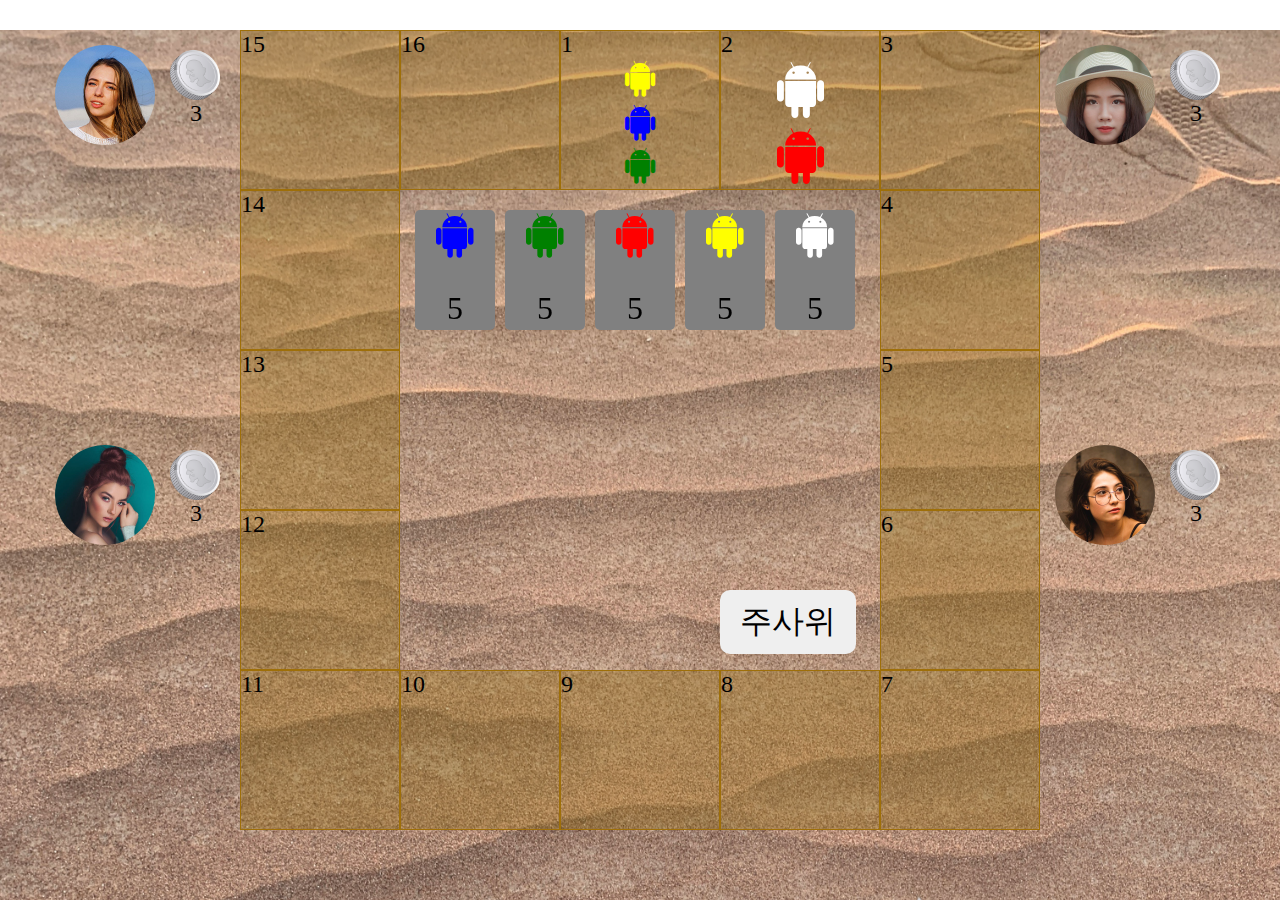
==== index.html @ 1cfdfbd6 "upload" ====
<!DOCTYPE html>
<html lang="kr">
<head>
  <meta charset="UTF-8">
  <meta name="viewport" content="width=device-width, initial-scale=1.0">
  <title>Document</title>
  <link rel="stylesheet" href="style.css">
  <link rel="stylesheet" href="https://maxcdn.bootstrapcdn.com/font-awesome/4.7.0/css/font-awesome.min.css">
  <script type="module" src="main.js"></script>
</head>
<body>
  <div class="container">
    <header></header>
    <main>
      <div class="players">
        <div class="player">
          <div class="info">
            <div class="face"><img src="./IMG/player-01.jpg" alt="player-01"></div>
            <div class="coin">
              <img src="./IMG/coin.png" alt="coin">
              <p>3</p>
            </div>
          </div>
          <div class="items"></div>
        </div>
        <div class="player">
          <div class="info">
            <div class="face"><img src="./IMG/player-02.jpg" alt="player-02"></div>
            <div class="coin">
              <img src="./IMG/coin.png" alt="coin">
              <p>3</p>
            </div>
          </div>
          <div class="items"></div>
        </div>
      </div>
      <div class="map">
        <div class="box 15">15
        </div>
        <div class="box 16">16</div>
        <div class="box 1 three">1
          <i class="fa fa-android yellow"></i>
          <i class="fa fa-android blue"></i>
          <i class="fa fa-android green"></i>
        </div>
        <div class="box 2 two">2
          <i class="fa fa-android white"></i>
          <i class="fa fa-android red"></i>
        </div>
        <div class="box 3">3</div>
        <div class="box 14">14</div>
        <div class="box hidden"></div>
        <div class="box hidden"></div>
        <div class="box hidden"></div>
        <div class="box 4">4</div>
        <div class="box 13">13</div>
        <div class="box hidden"></div>
        <div class="box hidden"></div>
        <div class="box hidden"></div>
        <div class="box 5">5</div>
        <div class="box 12">12</div>
        <div class="box hidden"></div>
        <div class="box hidden"></div>
        <div class="box hidden"></div>
        <div class="box 6">6</div>
        <div class="box 11">11</div>
        <div class="box 10">10</div>
        <div class="box 9">9</div>
        <div class="box 8">8</div>
        <div class="box 7">7</div>
        <div class="cards">
          <div class="card" draggable="true"><i class="fa fa-android blue"></i><p>5</p></div>
          <div class="card" draggable="true"><i class="fa fa-android green"></i><p>5</p></div>
          <div class="card" draggable="true"><i class="fa fa-android red"></i><p>5</p></div>
          <div class="card" draggable="true"><i class="fa fa-android yellow"></i><p>5</p></div>
          <div class="card" draggable="true"><i class="fa fa-android white"></i><p>5</p></div>
        </div>
        <button>주사위</button>
        <canvas class="on" id="canvas" width="500" height="450"></canvas>  
      </div>
      <div class="players">
        <div class="player">
          <div class="info">
            <div class="face"><img src="./IMG/player-03.jpg" alt="player-03"></div>
            <div class="coin">
              <img src="./IMG/coin.png" alt="coin">
              <p>3</p>
            </div>
          </div>
          <div class="items"></div>
        </div>
        <div class="player">
          <div class="info">
            <div class="face"><img src="./IMG/player-04.jpg" alt="player-04"></div>
            <div class="coin">
              <img src="./IMG/coin.png" alt="coin">
              <p>3</p>
            </div>
          </div>
          <div class="items"></div>
        </div>
      </div>
    </main>
    </div>
  </body>
  </html>
---- style.css ----
/* Fontawesome 4.7 */
@import url('https://stackpath.bootstrapcdn.com/font-awesome/4.7.0/css/font-awesome.min.css');
@import url('https://fonts.googleapis.com/css2?family=Noto+Sans+KR:300,400,500,700,700&display=swap');

body{
  margin: 0;
  height: 100vh;
  width: 100vw;
  background-image: url(./IMG/background.jpg);
  background-size: cover;
}
.container{

}
header{
  background-color: #fff;
  height: 30px;
  font-size: 2em;
  text-align: center;
  line-height: 30px;
}
main{
  /* border: 1px solid blue; */
  display: flex;
  margin: auto;
  align-items: center;
  justify-content: center;
}
.map{
  display: flex;
  flex-wrap: wrap;
  width:800px;
  position: relative;
}
.box{
  border: 1px solid rgb(158, 111, 9);
  width: 20%;
  height: 160px;
  background-color: rgba(150, 110, 25, 0.4);
  font-size: 1.5em;
  font-weight: 1.5em;
  display: flex;
  flex-direction: column;
  box-sizing: border-box;
}
.box.one i{
  flex: 1;
  margin: 0 auto;
  font-size: 3em;
}
.box.two i{
  flex: 1;
  margin: 0 auto;
  font-size: 2.5em;
}
.box.three i{
  flex: 1;
  margin: 0 auto;
  font-size: 1.6em;
}
.box.four i{
  margin: 0 auto;
  font-size: 1.2em;
}
.box.five i{
  margin: 0 auto;
  font-size: 1em;
}
.box.hidden{
  opacity: 0;
}
.cards{
  display: flex;
  /* flex-direction: column; */
  position: absolute;
  top: 180px;
  left: 170px;
}
.card{
  /* border: 1px solid black; */
  border-radius: 5px;
  width: 80px;
  height: 120px;
  margin: 0 5px;
  display: flex;
  flex-direction: column;
  background-color: gray;
  /* justify-content: space-evenly; */
  z-index: 1;
}
.card i{
  flex: 1;
  font-size: 3em;
  text-align: center;
}
.yellow{
  color: yellow;
}
.green{
  color: green;
}
.blue{
  color: blue;
}
.red{
  color: red;
}
.white{
  color: white;
}
.card p{
  flex: 1;
  font-size: 2em;
  text-align: center;
  /* justify-content: center; */
  /* align-items: center; */
}
.card:hover{
  background-color: lightgray;
}
button{
  position: absolute;
  border: none;
  border-radius: 10px;
  padding: 10px 20px;
  font-size: 2em;
  top: 560px;
  left: 480px;
  z-index: 1;
}
button:hover{
  background-color: pink;
}
#canvas{
  position: absolute;
  left: 150px;
  top: 170px;
  /* border: 1px solid red; */
  /* background-color: rgba(200, 100, 10, 0.8); */
  opacity: 1;
}
#canvas.on{
  opacity: 0;
}

.players{
  /* border: 1px solid red; */
  top: 30px;
  height: 800px;
  width: 200px;
  display: flex;
  flex-direction: column;
}

.player{
  flex: 1;
  width: 100%;
  /* border: 1px solid yellow; */
  box-sizing: border-box;
  display: flex;
  flex-direction: column;
}
.player .info{
  /* border: 1px solid green; */
  display: flex;
  flex: 1;
}
.face img{
  width: 100px;
  border-radius: 50%;
  margin: 15px;
}
.coin{
  display: flex;
  flex-direction: column;
}
.coin img{
  width: 50px;
  margin-top: 20px;
}
.coin p{
  font-size: 1.5em;
  margin: 0;
  margin-left: 20px;
}
.items{
  /* border: 1px solid blue; */
  flex: 2;
}
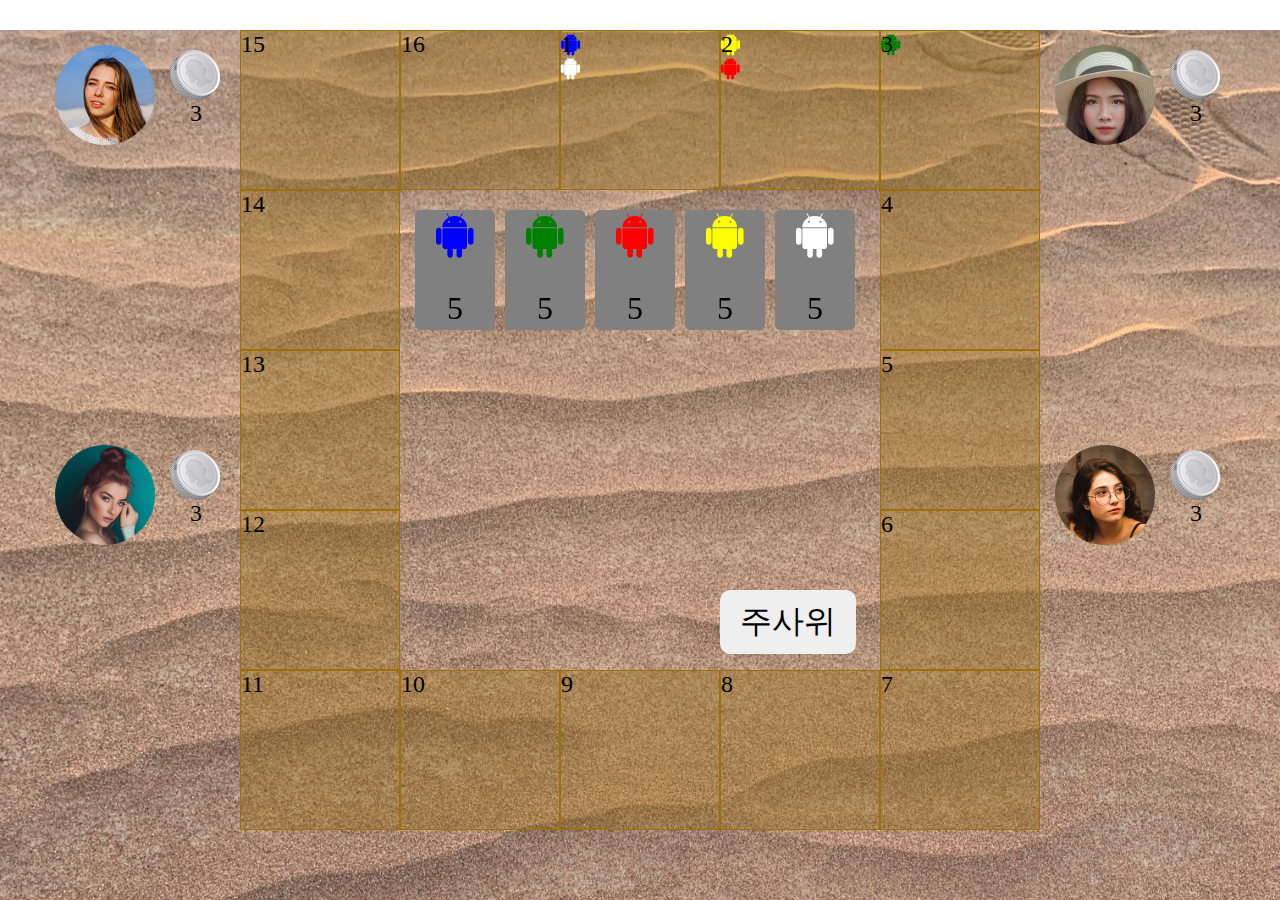
==== commit 1ee1c3b8: "[3-3] 한마리 움직이기" ====
--- a/index.html
+++ b/index.html
@@ -35,45 +35,44 @@
         </div>
       </div>
       <div class="map">
-        <div class="box 15">15
+        <div class="box" data-id="15"><span>15</span></div>
+        <div class="box" data-id="16"><span>16</span></div>
+        <div class="box" data-id="1"><span>1</span>
+          <i class="fa fa-android" data-color="blue"></i>
+          <i class="fa fa-android" data-color="white"></i>
         </div>
-        <div class="box 16">16</div>
-        <div class="box 1 three">1
-          <i class="fa fa-android yellow"></i>
-          <i class="fa fa-android blue"></i>
-          <i class="fa fa-android green"></i>
+        <div class="box" data-id="2"><span>2</span>
+          <i class="fa fa-android" data-color="yellow"></i>
+          <i class="fa fa-android" data-color="red"></i>
         </div>
-        <div class="box 2 two">2
-          <i class="fa fa-android white"></i>
-          <i class="fa fa-android red"></i>
-        </div>
-        <div class="box 3">3</div>
-        <div class="box 14">14</div>
+        <div class="box" data-id="3"><span>3</span>
+          <i class="fa fa-android" data-color="green"></i></div>
+        <div class="box" data-id="14"><span>14</span></div>
         <div class="box hidden"></div>
         <div class="box hidden"></div>
         <div class="box hidden"></div>
-        <div class="box 4">4</div>
-        <div class="box 13">13</div>
+        <div class="box" data-id="4"><span>4</span></div>
+        <div class="box" data-id="13"><span>13</span></div>
         <div class="box hidden"></div>
         <div class="box hidden"></div>
         <div class="box hidden"></div>
-        <div class="box 5">5</div>
-        <div class="box 12">12</div>
+        <div class="box" data-id="5"><span>5</span></div>
+        <div class="box" data-id="12"><span>12</span></div>
         <div class="box hidden"></div>
         <div class="box hidden"></div>
         <div class="box hidden"></div>
-        <div class="box 6">6</div>
-        <div class="box 11">11</div>
-        <div class="box 10">10</div>
-        <div class="box 9">9</div>
-        <div class="box 8">8</div>
-        <div class="box 7">7</div>
+        <div class="box" data-id="6"><span>6</span></div>
+        <div class="box" data-id="11"><span>11</span></div>
+        <div class="box" data-id="10"><span>10</span></div>
+        <div class="box" data-id="9"><span>9</span></div>
+        <div class="box" data-id="8"><span>8</span></div>
+        <div class="box" data-id="7"><span>7</span></div>
         <div class="cards">
-          <div class="card" draggable="true"><i class="fa fa-android blue"></i><p>5</p></div>
-          <div class="card" draggable="true"><i class="fa fa-android green"></i><p>5</p></div>
-          <div class="card" draggable="true"><i class="fa fa-android red"></i><p>5</p></div>
-          <div class="card" draggable="true"><i class="fa fa-android yellow"></i><p>5</p></div>
-          <div class="card" draggable="true"><i class="fa fa-android white"></i><p>5</p></div>
+          <div class="card" draggable="true"><i class="fa fa-android" data-color="blue"></i><p>5</p></div>
+          <div class="card" draggable="true"><i class="fa fa-android" data-color="green"></i><p>5</p></div>
+          <div class="card" draggable="true"><i class="fa fa-android" data-color="red"></i><p>5</p></div>
+          <div class="card" draggable="true"><i class="fa fa-android"  data-color="yellow"></i><p>5</p></div>
+          <div class="card" draggable="true"><i class="fa fa-android" data-color="white"></i><p>5</p></div>
         </div>
         <button>주사위</button>
         <canvas class="on" id="canvas" width="500" height="450"></canvas>  
--- a/style.css
+++ b/style.css
@@ -1,6 +1,6 @@
  /* Fontawesome 4.7 */
 @import url('https://stackpath.bootstrapcdn.com/font-awesome/4.7.0/css/font-awesome.min.css');
-@import url('https://fonts.googleapis.com/css2?family=Noto+Sans+KR:300,400,500,700,700&display=swap');
+/* @import url('https://fonts.googleapis.com/css2?family=Noto+Sans+KR:300,400,500,700,700&display=swap'); */
 
 body{
   margin: 0;
@@ -37,34 +37,82 @@
   width: 20%;
   height: 160px;
   background-color: rgba(150, 110, 25, 0.4);
+  /* background-image: url(./IMG/number.jpg); */
+  /* background-size: cover; */
   font-size: 1.5em;
   font-weight: 1.5em;
   display: flex;
   flex-direction: column;
   box-sizing: border-box;
+  position: relative;
+}
+.box span{
+  position: absolute;
+  margin: auto;
+  top: 0;
+  left: 0;
+}
+/* @for $i from 1 through 16{
+  .box[data-id="${i}"]::before{
+    content : "i";
+  }
+} */
+/* .box[data-id="1"]::before{content : "1";}
+.box[data-id="2"]::before{content : "2";}
+.box[data-id="3"]::before{content : "3";}
+.box[data-id="4"]::before{content : "4";}
+.box[data-id="5"]::before{content : "5";}
+.box[data-id="6"]::before{content : "6";}
+.box[data-id="7"]::before{content : "7";}
+.box[data-id="8"]::before{content : "8";}
+.box[data-id="9"]::before{content : "9";}
+.box[data-id="10"]::before{content : "10";}
+.box[data-id="11"]::before{content : "11";}
+.box[data-id="12"]::before{content : "12";}
+.box[data-id="13"]::before{content : "13";}
+.box[data-id="14"]::before{content : "14";}
+.box[data-id="15"]::before{content : "15";}
+.box[data-id="16"]::before{content : "16";} */
+
+.box.two{
+  display: flex;
+  flex-direction: column-reverse;
+}
+.box.three{
+  display: flex;
+  flex-direction: column-reverse;
+}
+.box.four{
+  display: flex;
+  flex-direction: column-reverse;
+}
+.box.five{
+  display: flex;
+  flex-direction: column-reverse;
 }
 .box.one i{
-  flex: 1;
-  margin: 0 auto;
+  /* flex: 1; */
+  margin: auto auto 0 auto;
   font-size: 3em;
 }
 .box.two i{
   flex: 1;
-  margin: 0 auto;
-  font-size: 2.5em;
+  /* border: 1px solid; */
+  margin: 0 auto;
+  font-size: 3em;
 }
 .box.three i{
   flex: 1;
   margin: 0 auto;
+  font-size: 2em;
+}
+.box.four i{
+  margin: 0 auto;
   font-size: 1.6em;
 }
-.box.four i{
-  margin: 0 auto;
-  font-size: 1.2em;
-}
 .box.five i{
   margin: 0 auto;
-  font-size: 1em;
+  font-size: 1.3em;
 }
 .box.hidden{
   opacity: 0;
@@ -93,19 +141,19 @@
   font-size: 3em;
   text-align: center;
 }
-.yellow{
+i[data-color="yellow"]{
   color: yellow;
 }
-.green{
+i[data-color="green"]{
   color: green;
 }
-.blue{
+i[data-color="blue"]{
   color: blue;
 }
-.red{
+i[data-color="red"]{
   color: red;
 }
-.white{
+i[data-color="white"]{
   color: white;
 }
 .card p{
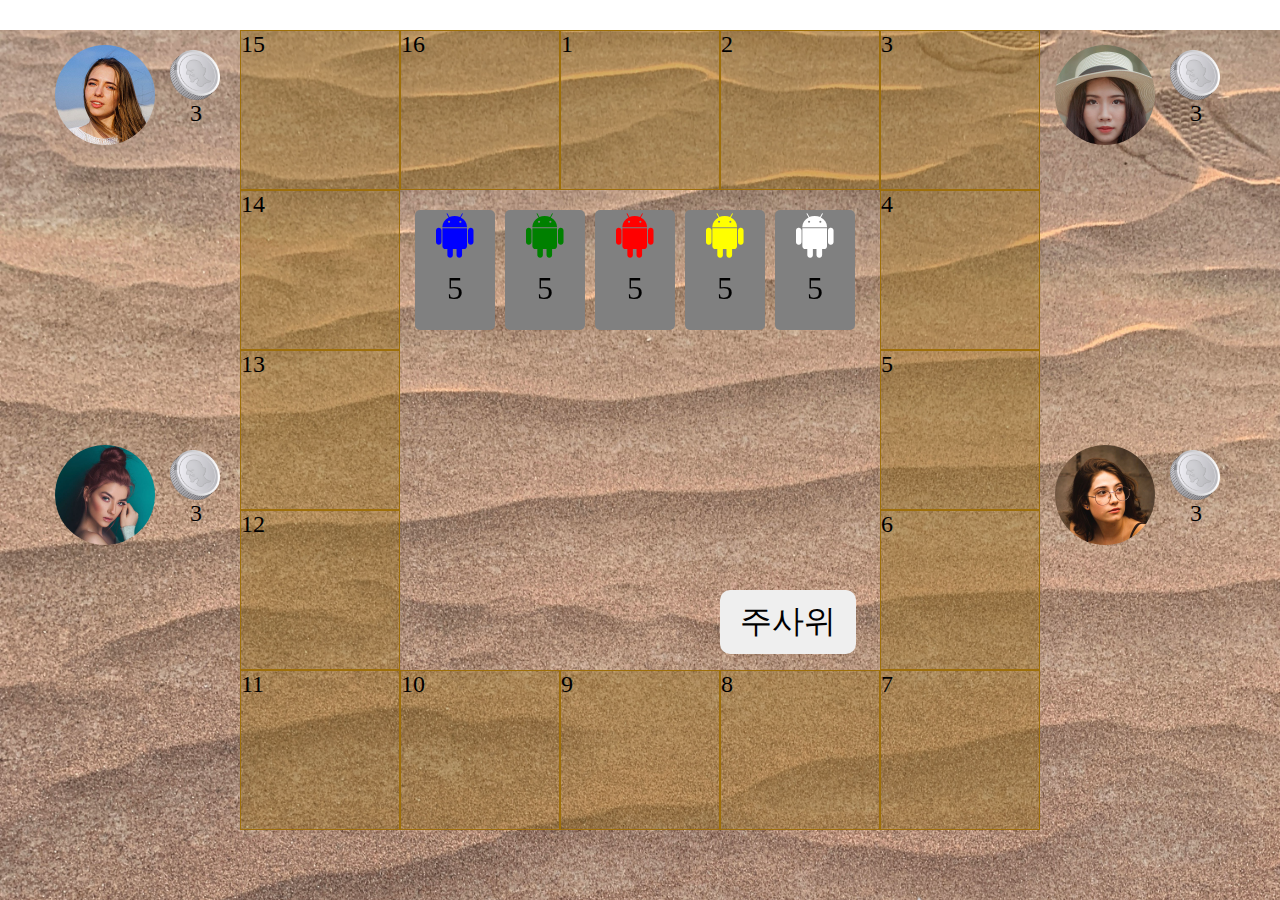
==== commit 0190f2b7: "[4] 플레이어 턴 적용" ====
--- a/index.html
+++ b/index.html
@@ -13,7 +13,7 @@
     <header></header>
     <main>
       <div class="players">
-        <div class="player">
+        <div class="player on" data-name="p1">
           <div class="info">
             <div class="face"><img src="./IMG/player-01.jpg" alt="player-01"></div>
             <div class="coin">
@@ -23,7 +23,7 @@
           </div>
           <div class="items"></div>
         </div>
-        <div class="player">
+        <div class="player" data-name="p2">
           <div class="info">
             <div class="face"><img src="./IMG/player-02.jpg" alt="player-02"></div>
             <div class="coin">
@@ -37,16 +37,9 @@
       <div class="map">
         <div class="box" data-id="15"><span>15</span></div>
         <div class="box" data-id="16"><span>16</span></div>
-        <div class="box" data-id="1"><span>1</span>
-          <i class="fa fa-android" data-color="blue"></i>
-          <i class="fa fa-android" data-color="white"></i>
-        </div>
-        <div class="box" data-id="2"><span>2</span>
-          <i class="fa fa-android" data-color="yellow"></i>
-          <i class="fa fa-android" data-color="red"></i>
-        </div>
-        <div class="box" data-id="3"><span>3</span>
-          <i class="fa fa-android" data-color="green"></i></div>
+        <div class="box" data-id="1"><span>1</span></div>
+        <div class="box" data-id="2"><span>2</span></div>
+        <div class="box" data-id="3"><span>3</span></div>
         <div class="box" data-id="14"><span>14</span></div>
         <div class="box hidden"></div>
         <div class="box hidden"></div>
@@ -72,13 +65,13 @@
           <div class="card" draggable="true"><i class="fa fa-android" data-color="green"></i><p>5</p></div>
           <div class="card" draggable="true"><i class="fa fa-android" data-color="red"></i><p>5</p></div>
           <div class="card" draggable="true"><i class="fa fa-android"  data-color="yellow"></i><p>5</p></div>
-          <div class="card" draggable="true"><i class="fa fa-android" data-color="white"></i><p>5</p></div>
+          <div class="card" draggable="true"><i class="fa fa-android" data-color="white"></i><p>5</p></div> 
         </div>
         <button>주사위</button>
         <canvas class="on" id="canvas" width="500" height="450"></canvas>  
       </div>
       <div class="players">
-        <div class="player">
+        <div class="player" data-name="p3">
           <div class="info">
             <div class="face"><img src="./IMG/player-03.jpg" alt="player-03"></div>
             <div class="coin">
@@ -88,7 +81,7 @@
           </div>
           <div class="items"></div>
         </div>
-        <div class="player">
+        <div class="player" data-name="p4">
           <div class="info">
             <div class="face"><img src="./IMG/player-04.jpg" alt="player-04"></div>
             <div class="coin">
--- a/style.css
+++ b/style.css
@@ -132,6 +132,7 @@
   margin: 0 5px;
   display: flex;
   flex-direction: column;
+  justify-content: space-between;
   background-color: gray;
   /* justify-content: space-evenly; */
   z-index: 1;
@@ -141,6 +142,12 @@
   font-size: 3em;
   text-align: center;
 }
+.card img{
+  flex: 1;
+  border: 1px solid blue;
+  font-size: 3em;
+  text-align: center;
+}
 i[data-color="yellow"]{
   color: yellow;
 }
@@ -160,6 +167,7 @@
   flex: 1;
   font-size: 2em;
   text-align: center;
+  margin: 0;
   /* justify-content: center; */
   /* align-items: center; */
 }
@@ -203,10 +211,25 @@
 .player{
   flex: 1;
   width: 100%;
-  /* border: 1px solid yellow; */
   box-sizing: border-box;
   display: flex;
   flex-direction: column;
+}
+
+.player.on{
+  border-radius: 20px;
+  animation: twinkling 1500ms infinite;
+}
+@keyframes twinkling{
+  0%{
+    border: 2px solid blue;
+  }
+  50%{
+    border: 1px solid transparent;
+  }
+  100%{
+    border: 2px solid blue;
+  }
 }
 .player .info{
   /* border: 1px solid green; */
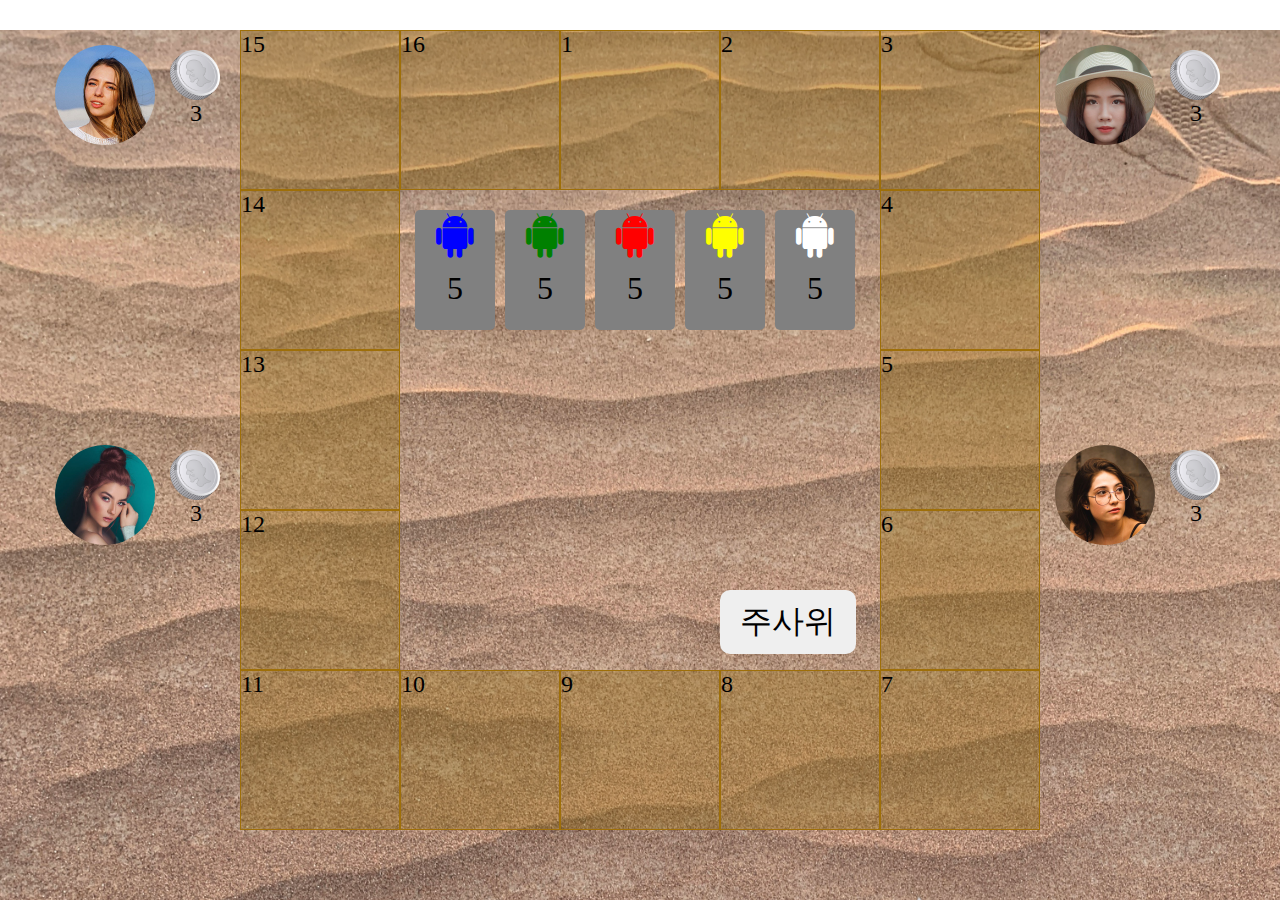
==== commit 25d6a119: "[6] 진행중" ====
--- a/index.html
+++ b/index.html
@@ -3,7 +3,7 @@
 <head>
   <meta charset="UTF-8">
   <meta name="viewport" content="width=device-width, initial-scale=1.0">
-  <title>Document</title>
+  <title>Camel-UP</title>
   <link rel="stylesheet" href="style.css">
   <link rel="stylesheet" href="https://maxcdn.bootstrapcdn.com/font-awesome/4.7.0/css/font-awesome.min.css">
   <script type="module" src="main.js"></script>
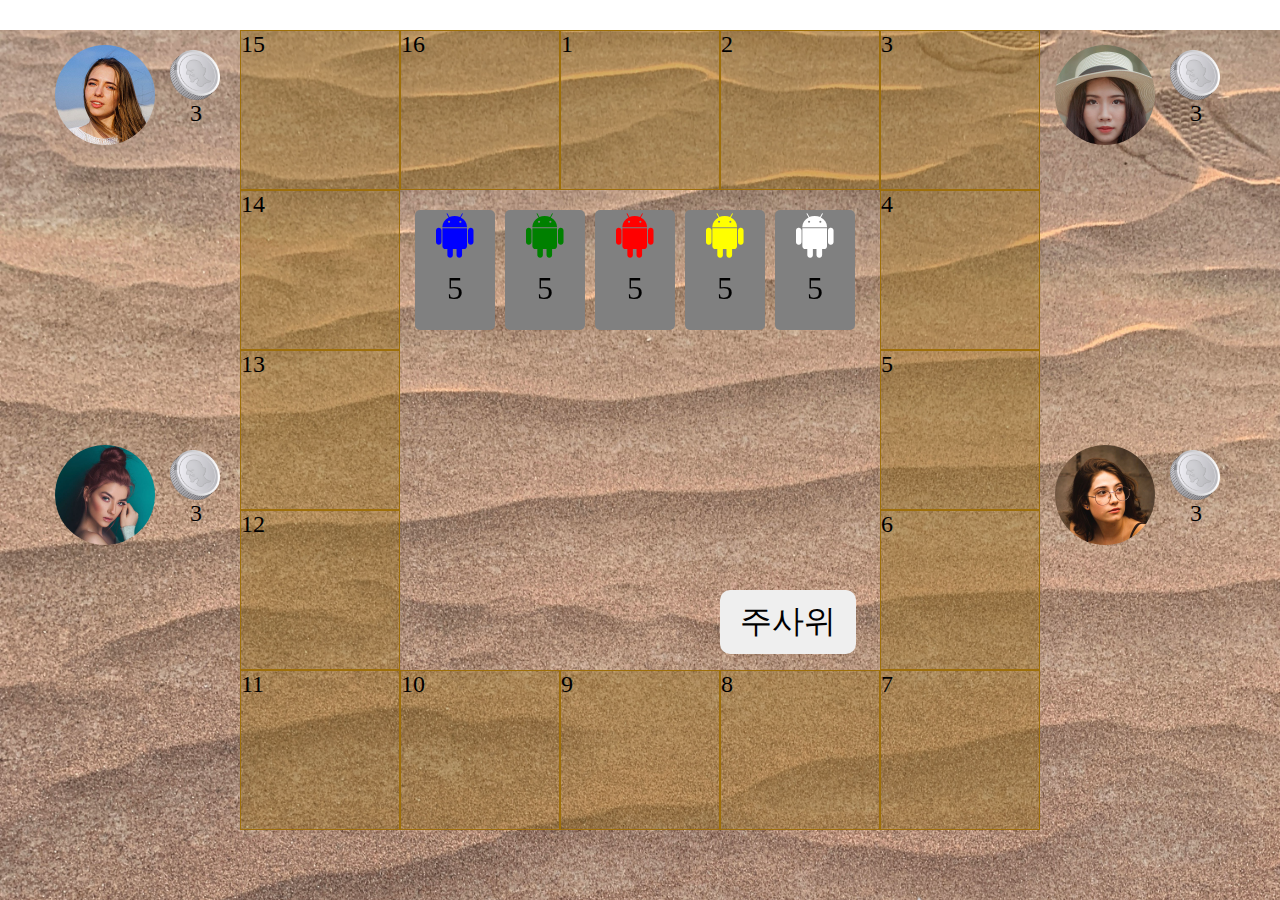
==== commit 13fc4f97: "[6] 카드 드래그 하기" ====
--- a/index.html
+++ b/index.html
@@ -61,11 +61,11 @@
         <div class="box" data-id="8"><span>8</span></div>
         <div class="box" data-id="7"><span>7</span></div>
         <div class="cards">
-          <div class="card" draggable="true"><i class="fa fa-android" data-color="blue"></i><p>5</p></div>
-          <div class="card" draggable="true"><i class="fa fa-android" data-color="green"></i><p>5</p></div>
-          <div class="card" draggable="true"><i class="fa fa-android" data-color="red"></i><p>5</p></div>
-          <div class="card" draggable="true"><i class="fa fa-android"  data-color="yellow"></i><p>5</p></div>
-          <div class="card" draggable="true"><i class="fa fa-android" data-color="white"></i><p>5</p></div> 
+          <div class="card" draggable="true" data-color="blue"><i class="fa fa-android" data-color="blue"></i><p>5</p></div>
+          <div class="card" draggable="true" data-color="green"><i class="fa fa-android"  data-color="green"></i><p>5</p></div>
+          <div class="card" draggable="true" data-color="red"><i class="fa fa-android"  data-color="red"></i><p>5</p></div>
+          <div class="card" draggable="true" data-color="yellow"><i class="fa fa-android"  data-color="yellow"></i><p>5</p></div>
+          <div class="card" draggable="true" data-color="white"><i class="fa fa-android"  data-color="white"></i><p>5</p></div> 
         </div>
         <button>주사위</button>
         <canvas class="on" id="canvas" width="500" height="450"></canvas>  
--- a/style.css
+++ b/style.css
@@ -206,6 +206,7 @@
   width: 200px;
   display: flex;
   flex-direction: column;
+  flex-wrap: wrap;
 }
 
 .player{
@@ -257,4 +258,19 @@
 .items{
   /* border: 1px solid blue; */
   flex: 2;
-}
+  display: flex;
+  flex-wrap: wrap;
+}
+.player .card{
+  /* border: 1px solid black; */
+  border-radius: 5px;
+  width: 60px;
+  height: 100px;
+  margin: 0 1px;
+  display: flex;
+  flex-direction: column;
+  justify-content: space-between;
+  background-color: gray;
+  /* justify-content: space-evenly; */
+  z-index: 1;
+}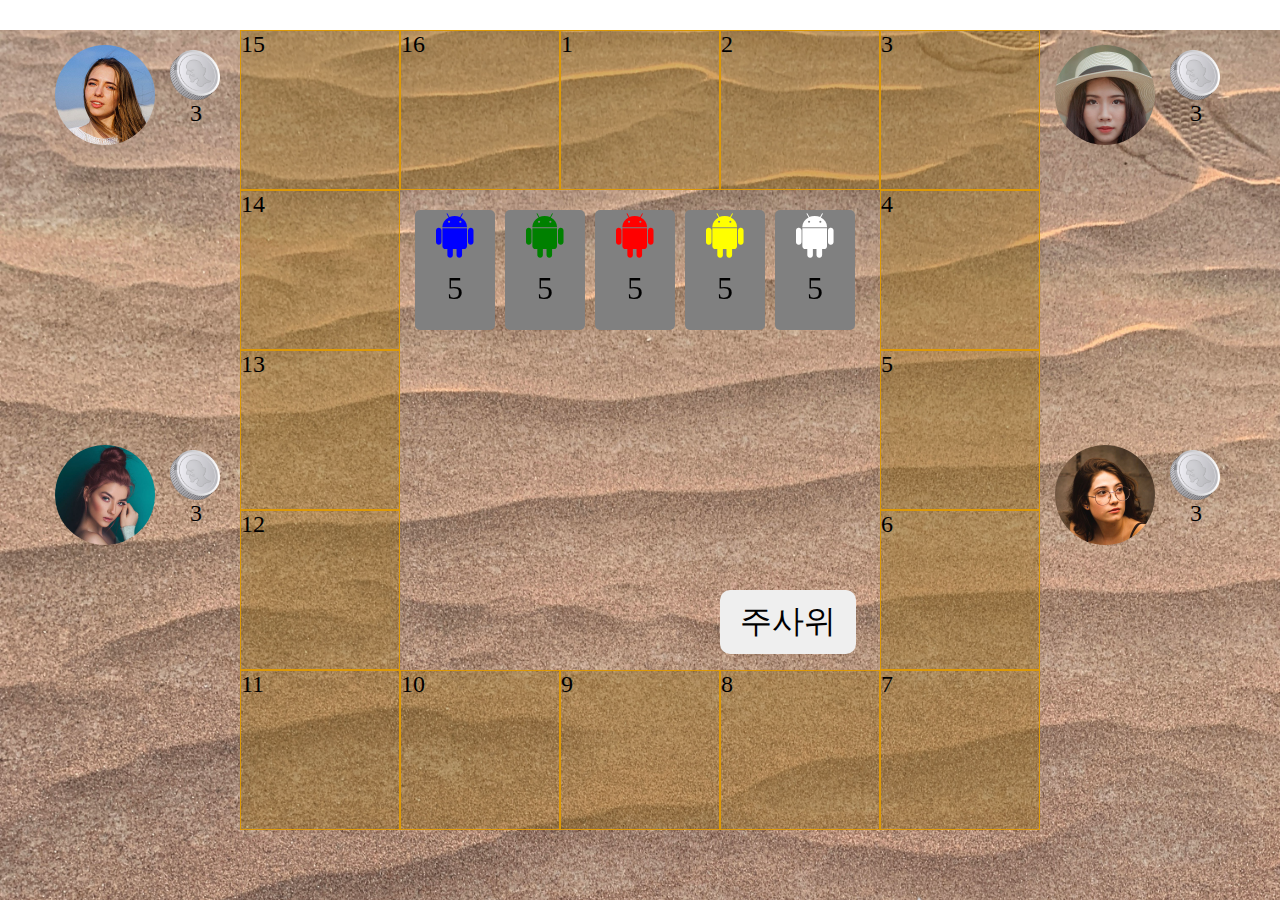
==== commit 1c8318a4: "오류 개선" ====
--- a/index.html
+++ b/index.html
@@ -13,22 +13,22 @@
     <header></header>
     <main>
       <div class="players">
-        <div class="player on" data-name="p1">
+        <div class="player on" data-name="1">
           <div class="info">
             <div class="face"><img src="./IMG/player-01.jpg" alt="player-01"></div>
             <div class="coin">
               <img src="./IMG/coin.png" alt="coin">
-              <p>3</p>
+              <span>3</span>
             </div>
           </div>
           <div class="items"></div>
         </div>
-        <div class="player" data-name="p2">
+        <div class="player" data-name="2">
           <div class="info">
             <div class="face"><img src="./IMG/player-02.jpg" alt="player-02"></div>
             <div class="coin">
               <img src="./IMG/coin.png" alt="coin">
-              <p>3</p>
+              <span>3</span>
             </div>
           </div>
           <div class="items"></div>
@@ -61,32 +61,33 @@
         <div class="box" data-id="8"><span>8</span></div>
         <div class="box" data-id="7"><span>7</span></div>
         <div class="cards">
-          <div class="card" draggable="true" data-color="blue"><i class="fa fa-android" data-color="blue"></i><p>5</p></div>
+          <div class="card" draggable="true" data-color="blue" ><i class="fa fa-android" data-color="blue"></i><p>5</p></div>
           <div class="card" draggable="true" data-color="green"><i class="fa fa-android"  data-color="green"></i><p>5</p></div>
           <div class="card" draggable="true" data-color="red"><i class="fa fa-android"  data-color="red"></i><p>5</p></div>
           <div class="card" draggable="true" data-color="yellow"><i class="fa fa-android"  data-color="yellow"></i><p>5</p></div>
           <div class="card" draggable="true" data-color="white"><i class="fa fa-android"  data-color="white"></i><p>5</p></div> 
         </div>
         <button>주사위</button>
-        <canvas class="on" id="canvas" width="500" height="450"></canvas>  
+        <!-- <canvas class="on" id="canvas" width="500" height="450"></canvas>   -->
+        <canvas id="canvas" width="500" height="450"></canvas>  
       </div>
       <div class="players">
-        <div class="player" data-name="p3">
+        <div class="player" data-name="3">
           <div class="info">
             <div class="face"><img src="./IMG/player-03.jpg" alt="player-03"></div>
             <div class="coin">
               <img src="./IMG/coin.png" alt="coin">
-              <p>3</p>
+              <span>3</span>
             </div>
           </div>
           <div class="items"></div>
         </div>
-        <div class="player" data-name="p4">
+        <div class="player" data-name="4">
           <div class="info">
             <div class="face"><img src="./IMG/player-04.jpg" alt="player-04"></div>
             <div class="coin">
               <img src="./IMG/coin.png" alt="coin">
-              <p>3</p>
+              <span>3</span>
             </div>
           </div>
           <div class="items"></div>
--- a/style.css
+++ b/style.css
@@ -33,7 +33,7 @@
   position: relative;
 }
 .box{
-  border: 1px solid rgb(158, 111, 9);
+  border: 1px solid rgb(221, 153, 5);
   width: 20%;
   height: 160px;
   background-color: rgba(150, 110, 25, 0.4);
@@ -144,8 +144,10 @@
 }
 .card img{
   flex: 1;
-  border: 1px solid blue;
-  font-size: 3em;
+  width: 50px;
+  margin: auto;
+  /* border: 1px solid blue; */
+  font-size: 2em;
   text-align: center;
 }
 i[data-color="yellow"]{
@@ -196,7 +198,7 @@
   opacity: 1;
 }
 #canvas.on{
-  opacity: 0;
+  opacity: 1;
 }
 
 .players{
@@ -223,13 +225,15 @@
 }
 @keyframes twinkling{
   0%{
-    border: 2px solid blue;
+    border: 3px solid blue;
+    box-sizing: border-box;
   }
   50%{
-    border: 1px solid transparent;
+    border: 3px solid transparent;
   }
   100%{
-    border: 2px solid blue;
+    border: 3px solid blue;
+    box-sizing: border-box;
   }
 }
 .player .info{
@@ -250,7 +254,7 @@
   width: 50px;
   margin-top: 20px;
 }
-.coin p{
+.coin span{
   font-size: 1.5em;
   margin: 0;
   margin-left: 20px;
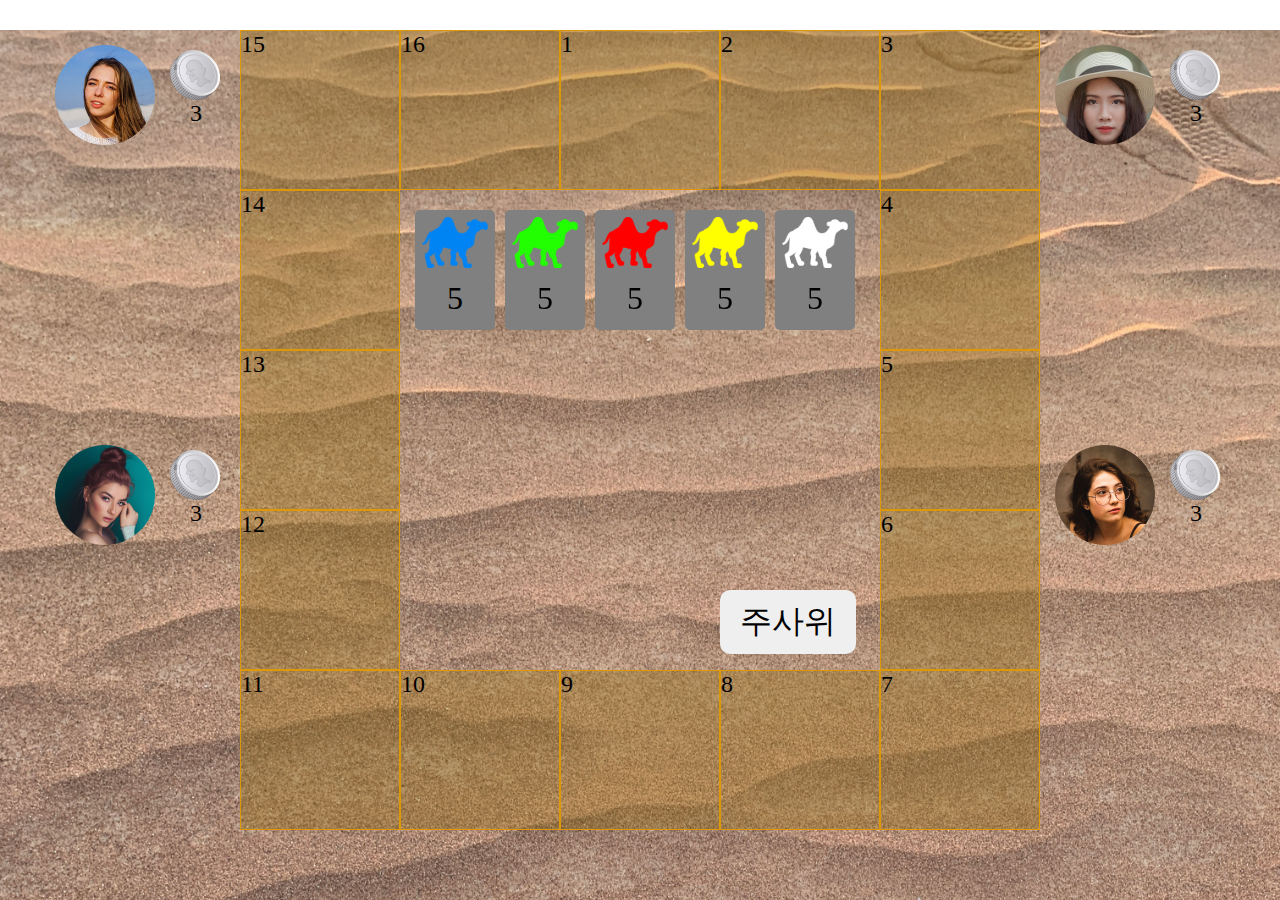
==== commit bd7b1593: "이미지 낙타 변경" ====
--- a/index.html
+++ b/index.html
@@ -61,11 +61,16 @@
         <div class="box" data-id="8"><span>8</span></div>
         <div class="box" data-id="7"><span>7</span></div>
         <div class="cards">
-          <div class="card" draggable="true" data-color="blue" ><i class="fa fa-android" data-color="blue"></i><p>5</p></div>
+          <div class="card" draggable="true" data-color="blue"><img src="./IMG/blue.png" alt="blue" data-color="blue"><p>5</p></div>
+          <div class="card" draggable="true" data-color="green"><img src="./IMG/green.png" alt="green"  data-color="green"><p>5</p></div>
+          <div class="card" draggable="true" data-color="red"><img src="./IMG/red.png" alt="red" data-color="red"><p>5</p></div>
+          <div class="card" draggable="true" data-color="yellow"><img src="./IMG/yellow.png" alt="yellow" data-color="yellow"><p>5</p></div>
+          <div class="card" draggable="true" data-color="white"><img src="./IMG/white.png" alt="white" data-color="white"><p>5</p></div> 
+          <!-- <div class="card" draggable="true" data-color="blue" ><i class="fa fa-android" data-color="blue"></i><p>5</p></div>
           <div class="card" draggable="true" data-color="green"><i class="fa fa-android"  data-color="green"></i><p>5</p></div>
           <div class="card" draggable="true" data-color="red"><i class="fa fa-android"  data-color="red"></i><p>5</p></div>
           <div class="card" draggable="true" data-color="yellow"><i class="fa fa-android"  data-color="yellow"></i><p>5</p></div>
-          <div class="card" draggable="true" data-color="white"><i class="fa fa-android"  data-color="white"></i><p>5</p></div> 
+          <div class="card" draggable="true" data-color="white"><i class="fa fa-android"  data-color="white"></i><p>5</p></div>  -->
         </div>
         <button>주사위</button>
         <!-- <canvas class="on" id="canvas" width="500" height="450"></canvas>   -->
--- a/style.css
+++ b/style.css
@@ -8,10 +8,23 @@
   width: 100vw;
   background-image: url(./IMG/background.jpg);
   background-size: cover;
-}
-.container{
-
-}
+
+   /* 글자 드래그 방지 - 구글 참조 */
+  -webkit-user-select:none;
+  -moz-user-select:none;
+  -ms-user-select:none;
+  user-select:none;
+  }
+  img {
+  /* 이미지 드래그 방지 - 구글 참조 */
+  -webkit-user-drag: none;
+  -khtml-user-drag: none;
+  -moz-user-drag: none;
+  -o-user-drag: none;
+  /* user-drag: none; */
+}
+.container{}
+
 header{
   background-color: #fff;
   height: 30px;
@@ -90,35 +103,37 @@
   display: flex;
   flex-direction: column-reverse;
 }
-.box.one i{
-  /* flex: 1; */
+.box.one img{
   margin: auto auto 0 auto;
-  font-size: 3em;
-}
-.box.two i{
-  flex: 1;
-  /* border: 1px solid; */
-  margin: 0 auto;
-  font-size: 3em;
-}
-.box.three i{
-  flex: 1;
-  margin: 0 auto;
-  font-size: 2em;
-}
-.box.four i{
-  margin: 0 auto;
-  font-size: 1.6em;
-}
-.box.five i{
-  margin: 0 auto;
-  font-size: 1.3em;
+  height: 80px;
+}
+.box.two img{
+  flex: 1;
+  margin: 0 auto;
+  height: 80px;
+}
+.box.three img{
+  flex: 1;
+  margin: 0 auto;
+  height: 50px;
+}
+.box.four img{
+  flex: 1;
+  margin: 0 auto;
+  height: 30px;
+}
+.box.five img{
+  flex: 1;
+  margin: 0 auto;
+  height: 20px;
 }
 .box.hidden{
   opacity: 0;
 }
 .cards{
-  display: flex;
+  /* border: 1px solid pink; */
+  display: flex;
+  flex-wrap: wrap;
   /* flex-direction: column; */
   position: absolute;
   top: 180px;
@@ -132,46 +147,46 @@
   margin: 0 5px;
   display: flex;
   flex-direction: column;
-  justify-content: space-between;
+  /* justify-content: space-evenly; */
   background-color: gray;
-  /* justify-content: space-evenly; */
   z-index: 1;
 }
-.card i{
-  flex: 1;
-  font-size: 3em;
-  text-align: center;
-}
 .card img{
   flex: 1;
-  width: 50px;
+  width: 70px;
   margin: auto;
   /* border: 1px solid blue; */
+}
+img[data-color="blue"]{
+  margin: 7px auto;
+  color: blue;
+}
+img[data-color="green"]{
+  margin: 7px auto;
+  color: green;
+}
+img[data-color="red"]{
+  margin: 7px auto;
+  color: red;
+}
+img[data-color="yellow"]{
+  margin: 7px auto;
+  color: yellow;
+}
+img[data-color="white"]{
+  margin: 7px auto;
+  color: white;
+}
+.card p{
+  flex: 1;
   font-size: 2em;
   text-align: center;
-}
-i[data-color="yellow"]{
-  color: yellow;
-}
-i[data-color="green"]{
-  color: green;
-}
-i[data-color="blue"]{
-  color: blue;
-}
-i[data-color="red"]{
-  color: red;
-}
-i[data-color="white"]{
-  color: white;
-}
-.card p{
-  flex: 1;
-  font-size: 2em;
-  text-align: center;
-  margin: 0;
-  /* justify-content: center; */
-  /* align-items: center; */
+  padding: auto;
+  margin-top: 5px;
+  display: flex;
+  justify-content: center;
+  align-items: center;
+  /* border: 1px solid red; */
 }
 .card:hover{
   background-color: lightgray;
@@ -275,6 +290,7 @@
   flex-direction: column;
   justify-content: space-between;
   background-color: gray;
-  /* justify-content: space-evenly; */
-  z-index: 1;
+}
+.player .card img{
+  width: 50px;
 }